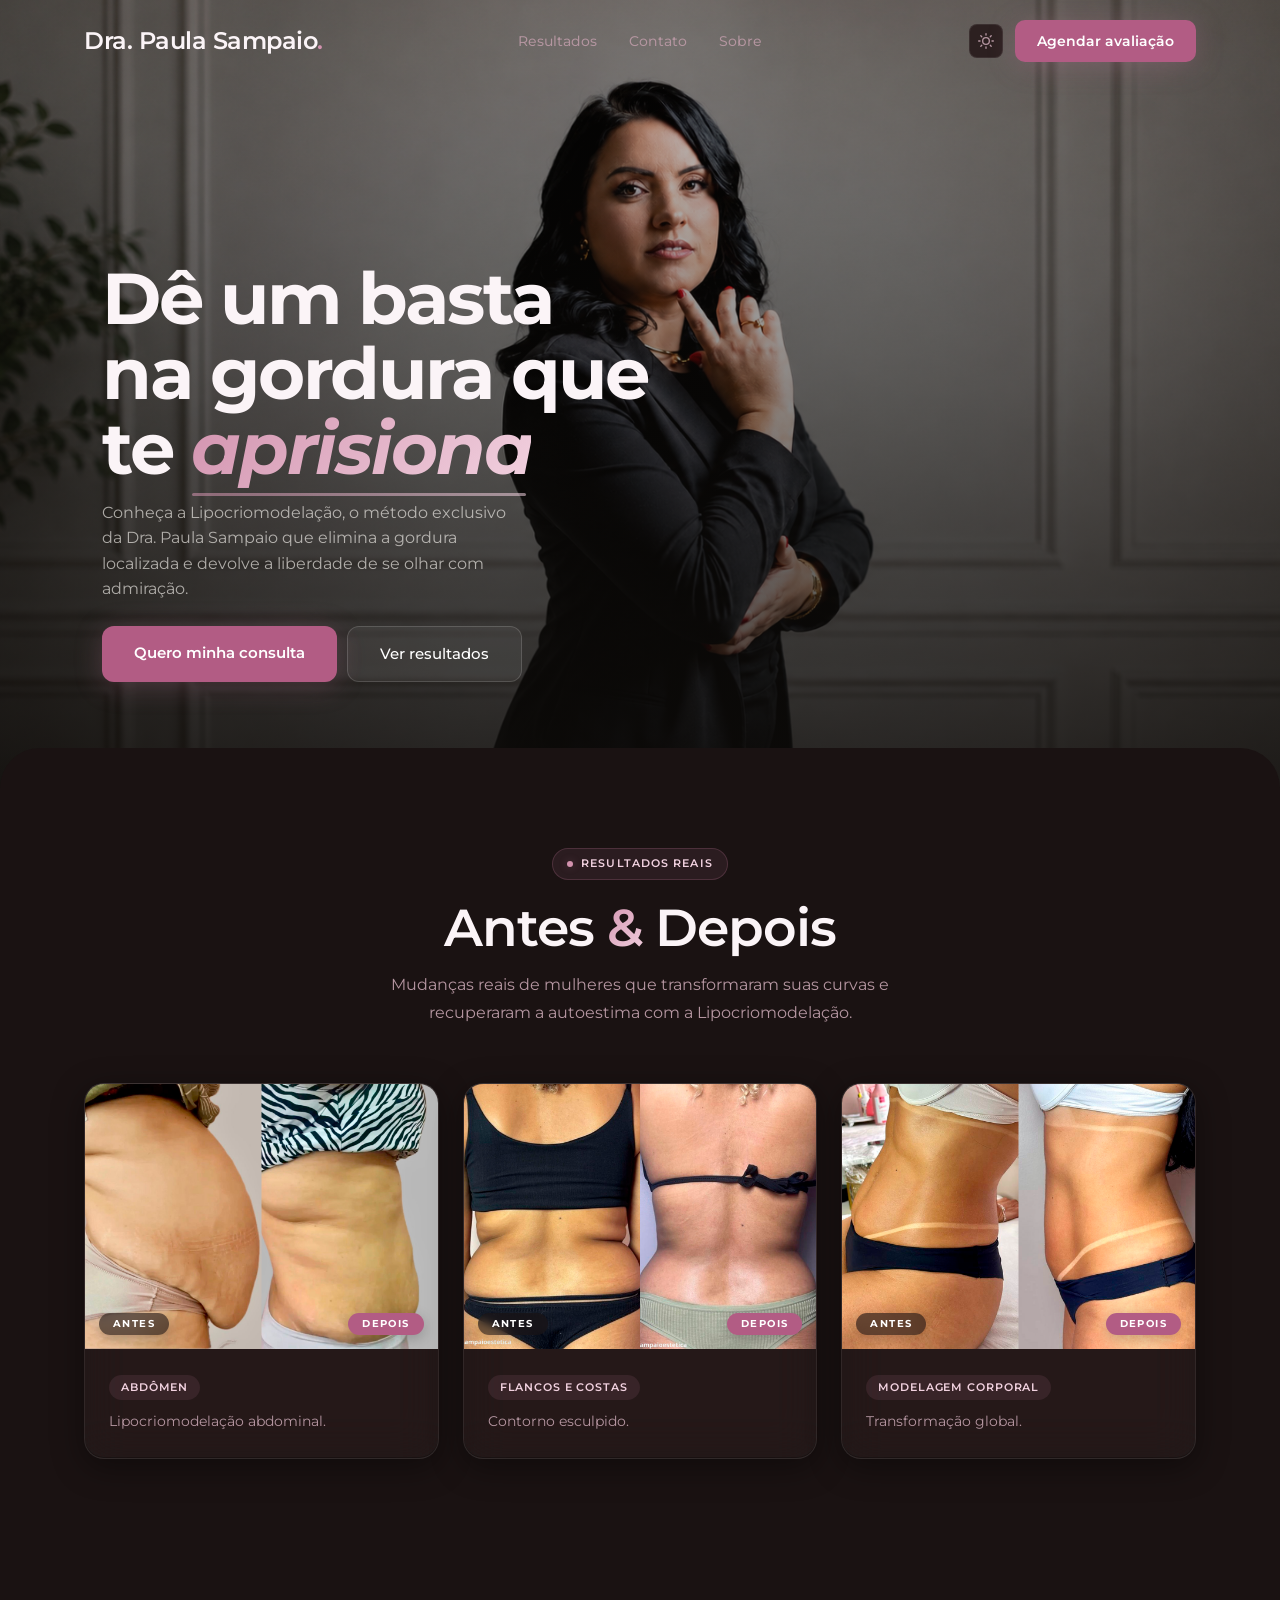
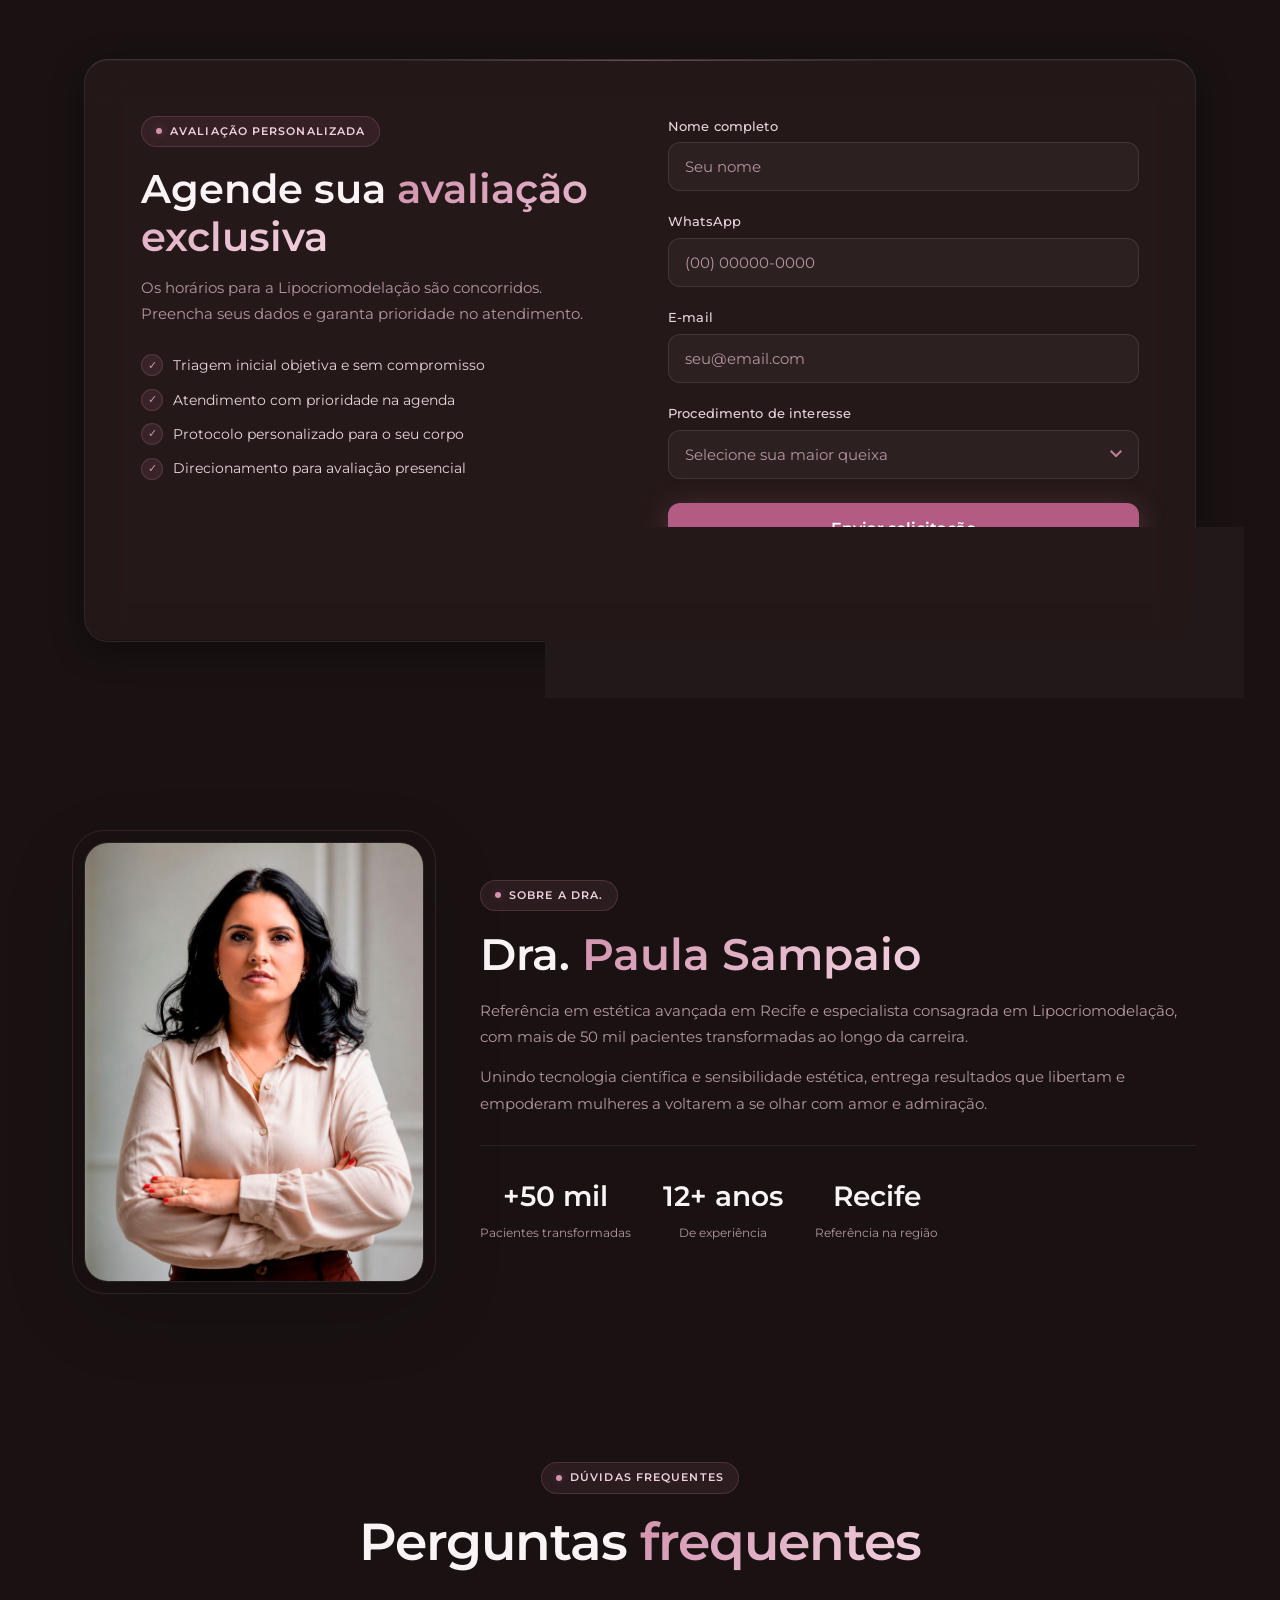
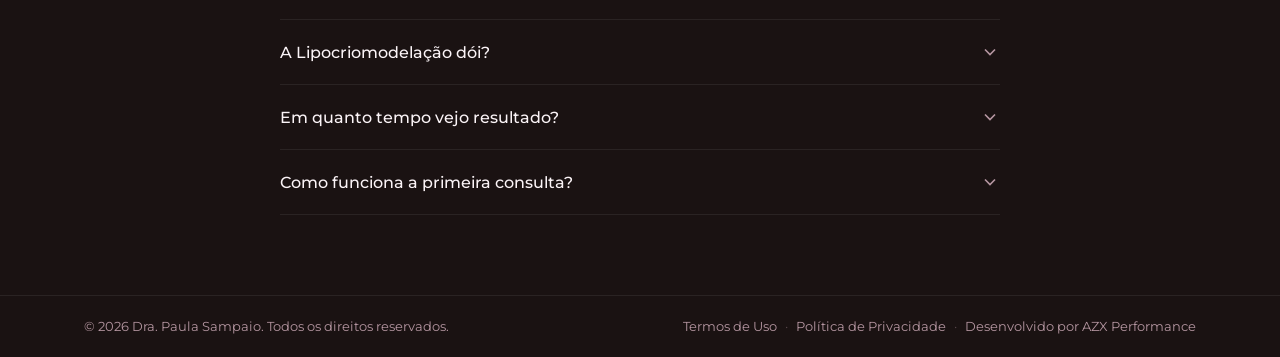
==== index.html @ b04f6d08 "Add files via upload" ====
<!DOCTYPE html>
<html lang="pt-BR" data-theme="dark">
<head>
  <!-- Google Tag Manager -->
  <script>(function(w,d,s,l,i){w[l]=w[l]||[];w[l].push({'gtm.start':
  new Date().getTime(),event:'gtm.js'});var f=d.getElementsByTagName(s)[0],
  j=d.createElement(s),dl=l!='dataLayer'?'&l='+l:'';j.async=true;j.src=
  'https://www.googletagmanager.com/gtm.js?id='+i+dl;f.parentNode.insertBefore(j,f);
  })(window,document,'script','dataLayer','GTM-KVJVVKHN');</script>
  <!-- End Google Tag Manager -->

  <meta charset="UTF-8" />
  <meta name="viewport" content="width=device-width, initial-scale=1.0" />
  <title>Dra. Paula Sampaio – Lipocriomodelação em Recife</title>
  <meta name="description" content="Elimine a gordura localizada com a Lipocriomodelação da Dra. Paula Sampaio. Referência em Recife. +50 mil pacientes transformadas." />

  <!-- Favicon SVG inline -->
  <link rel="icon" type="image/svg+xml" href="data:image/svg+xml,%3Csvg xmlns='http://www.w3.org/2000/svg' viewBox='0 0 64 64'%3E%3Cdefs%3E%3ClinearGradient id='g' x1='0' y1='0' x2='1' y2='1'%3E%3Cstop offset='0%25' stop-color='%23c27b9a'/%3E%3Cstop offset='100%25' stop-color='%23dca6c0'/%3E%3C/linearGradient%3E%3C/defs%3E%3Crect width='64' height='64' rx='14' fill='%231a1212'/%3E%3Ctext x='32' y='45' text-anchor='middle' font-family='Georgia,serif' font-size='36' font-weight='700' fill='url(%23g)'%3EP%3C/text%3E%3C/svg%3E" />

  <link rel="preconnect" href="https://fonts.googleapis.com" />
  <link rel="preconnect" href="https://fonts.gstatic.com" crossorigin />
  <link href="https://fonts.googleapis.com/css2?family=Montserrat:ital,wght@0,300;0,400;0,500;0,600;0,700;0,800;1,400;1,600&display=swap" rel="stylesheet" />
  <link rel="stylesheet" href="styles.css?v=3" />
</head>
<body>
<!-- Google Tag Manager (noscript) -->
<noscript><iframe src="https://www.googletagmanager.com/ns.html?id=GTM-KVJVVKHN"
height="0" width="0" style="display:none;visibility:hidden"></iframe></noscript>
<!-- End Google Tag Manager (noscript) -->

<!-- MOBILE MENU -->
<div class="mobile-menu" id="mobileMenu" aria-hidden="true">
  <ul class="mobile-nav-links">
    <li><a href="#resultados" class="mobile-link">Resultados</a></li>
    <!-- <li><a href="#videos" class="mobile-link">Vídeos</a></li> -->
    <li><a href="#contato" class="mobile-link">Contato</a></li>
    <li><a href="#sobre" class="mobile-link">Sobre</a></li>
  </ul>
  <a href="#contato" class="mobile-cta mobile-link">Agendar avaliação</a>
  <div class="mobile-theme-row">
    <span>Alternar tema</span>
    <button class="theme-toggle" id="themeToggleMobile" aria-label="Alternar tema">
      <svg class="icon-sun" xmlns="http://www.w3.org/2000/svg" viewBox="0 0 24 24" fill="none" stroke="currentColor" stroke-width="2" stroke-linecap="round" stroke-linejoin="round"><circle cx="12" cy="12" r="5"/><line x1="12" y1="1" x2="12" y2="3"/><line x1="12" y1="21" x2="12" y2="23"/><line x1="4.22" y1="4.22" x2="5.64" y2="5.64"/><line x1="18.36" y1="18.36" x2="19.78" y2="19.78"/><line x1="1" y1="12" x2="3" y2="12"/><line x1="21" y1="12" x2="23" y2="12"/><line x1="4.22" y1="19.78" x2="5.64" y2="18.36"/><line x1="18.36" y1="5.64" x2="19.78" y2="4.22"/></svg>
      <svg class="icon-moon" xmlns="http://www.w3.org/2000/svg" viewBox="0 0 24 24" fill="none" stroke="currentColor" stroke-width="2" stroke-linecap="round" stroke-linejoin="round"><path d="M21 12.79A9 9 0 1 1 11.21 3 7 7 0 0 0 21 12.79z"/></svg>
    </button>
  </div>
</div>

<!-- NAV -->
<nav id="nav">
  <div class="container nav-inner">
    <a href="#" class="logo">Dra. Paula Sampaio<span>.</span></a>
    <ul class="nav-links">
      <li><a href="#resultados">Resultados</a></li>
      <!-- <li><a href="#videos">Vídeos</a></li> -->
      <li><a href="#contato">Contato</a></li>
      <li><a href="#sobre">Sobre</a></li>
    </ul>
    <div class="nav-right">
      <button class="theme-toggle" id="themeToggle" aria-label="Alternar tema">
        <svg class="icon-sun" xmlns="http://www.w3.org/2000/svg" viewBox="0 0 24 24" fill="none" stroke="currentColor" stroke-width="2" stroke-linecap="round" stroke-linejoin="round"><circle cx="12" cy="12" r="5"/><line x1="12" y1="1" x2="12" y2="3"/><line x1="12" y1="21" x2="12" y2="23"/><line x1="4.22" y1="4.22" x2="5.64" y2="5.64"/><line x1="18.36" y1="18.36" x2="19.78" y2="19.78"/><line x1="1" y1="12" x2="3" y2="12"/><line x1="21" y1="12" x2="23" y2="12"/><line x1="4.22" y1="19.78" x2="5.64" y2="18.36"/><line x1="18.36" y1="5.64" x2="19.78" y2="4.22"/></svg>
        <svg class="icon-moon" xmlns="http://www.w3.org/2000/svg" viewBox="0 0 24 24" fill="none" stroke="currentColor" stroke-width="2" stroke-linecap="round" stroke-linejoin="round"><path d="M21 12.79A9 9 0 1 1 11.21 3 7 7 0 0 0 21 12.79z"/></svg>
      </button>
      <a href="#contato" class="nav-cta">Agendar avaliação</a>
      <button class="hamburger" id="hamburger" aria-label="Abrir menu">
        <span></span><span></span><span></span>
      </button>
    </div>
  </div>
</nav>

<!-- ═══════════════════════ HERO ═══════════════════════ -->
<section class="hero" id="hero">
  <div class="hero-bg-wrap" aria-hidden="true">
    <div class="hero-bg-img"></div>
    <div class="hero-overlay"></div>
  </div>
  <div class="hero-content fade-up d2">
    <h1>Dê um basta na gordura<br class="mobile-br"> que te <span class="gold-text">aprisiona</span></h1>
    <p class="hero-sub fade-up d3">
      Conheça a Lipocriomodelação, o método exclusivo da Dra. Paula Sampaio que elimina a gordura localizada e devolve a liberdade de se olhar com admiração.
    </p>
    <div class="hero-actions fade-up d4">
      <a href="#contato" class="btn-primary">Quero minha consulta</a>
      <a href="#resultados" class="btn-ghost">Ver resultados</a>
    </div>
  </div>
</section>

<!-- ═══════════════════════ BEFORE & AFTER ═══════════════════════ -->
<section class="results-section" id="resultados">
  <div class="container">
    <div class="section-label">
      <span class="badge"><span class="badge-dot"></span>Resultados reais</span>
    </div>
    <h2 class="section-title">Antes <span class="gold-text">&</span> Depois</h2>
    <p class="section-sub">Mudanças reais de mulheres que transformaram suas curvas e recuperaram a autoestima com a Lipocriomodelação.</p>

    <div class="ba-grid">
      <!-- Card 1 -->
      <div class="ba-card">
        <div class="ba-image-wrap">
          <img src="assets/before-after-1.png" alt="Resultado de Lipocriomodelação abdominal — antes e depois" loading="lazy" />
          <span class="ba-label ba-label-before">Antes</span>
          <span class="ba-label ba-label-after">Depois</span>
        </div>
        <div class="ba-info">
          <span class="ba-tag">Abdômen</span>
          <p>Lipocriomodelação abdominal.</p>
        </div>
      </div>
      <!-- Card 2 -->
      <div class="ba-card">
        <div class="ba-image-wrap">
          <img src="assets/before-after-2.png" alt="Resultado de Lipocriomodelação em flancos e costas — antes e depois" loading="lazy" />
          <span class="ba-label ba-label-before">Antes</span>
          <span class="ba-label ba-label-after">Depois</span>
        </div>
        <div class="ba-info">
          <span class="ba-tag">Flancos e Costas</span>
          <p>Contorno esculpido.</p>
        </div>
      </div>
      <!-- Card 3 -->
      <div class="ba-card">
        <div class="ba-image-wrap">
          <img src="assets/before-after-3.png" alt="Resultado de modelagem corporal — antes e depois" loading="lazy" />
          <span class="ba-label ba-label-before">Antes</span>
          <span class="ba-label ba-label-after">Depois</span>
        </div>
        <div class="ba-info">
          <span class="ba-tag">Modelagem Corporal</span>
          <p>Transformação global.</p>
        </div>
      </div>
    </div>
  </div>
</section>

<!-- ═══════════════════════ VIDEO RESULTS ═══════════════════════ -->
<!-- ═══ SEÇÃO DE VÍDEOS — comentada até a Dra. Paula ter os vídeos. Reativar removendo este comentário. ═══
<section class="videos-section" id="videos">
  <div class="container">
    <div class="section-label">
      <span class="badge"><span class="badge-dot"></span>Em vídeo</span>
    </div>
    <h2 class="section-title">Resultados em <span class="gold-text">movimento</span></h2>
    <p class="section-sub">Acompanhe os resultados dos procedimentos mais procurados em vídeo, com técnica, naturalidade e elegância.</p>

    <div class="videos-grid">
      <div class="video-card">
        <div class="video-placeholder">
          <div class="play-btn" aria-label="Reproduzir vídeo">
            <svg viewBox="0 0 24 24" fill="currentColor"><path d="M8 5v14l11-7z"/></svg>
          </div>
          <span class="video-duration">2:34</span>
        </div>
        <div class="video-info">
          <h3>Bioestimuladores de Colágeno</h3>
          <p>Rejuvenescimento facial progressivo com estímulo natural da produção de colágeno e resultados sutis.</p>
        </div>
      </div>
      <div class="video-card">
        <div class="video-placeholder">
          <div class="play-btn" aria-label="Reproduzir vídeo">
            <svg viewBox="0 0 24 24" fill="currentColor"><path d="M8 5v14l11-7z"/></svg>
          </div>
          <span class="video-duration">3:12</span>
        </div>
        <div class="video-info">
          <h3>Skinbooster + Microagulhamento</h3>
          <p>Hidratação profunda e renovação da textura da pele com resultados naturais e duradouros.</p>
        </div>
      </div>
      <div class="video-card">
        <div class="video-placeholder">
          <div class="play-btn" aria-label="Reproduzir vídeo">
            <svg viewBox="0 0 24 24" fill="currentColor"><path d="M8 5v14l11-7z"/></svg>
          </div>
          <span class="video-duration">1:48</span>
        </div>
        <div class="video-info">
          <h3>Toxina Botulínica</h3>
          <p>Suavização de linhas de expressão com aplicação precisa e resultado discreto e elegante.</p>
        </div>
      </div>
    </div>
  </div>
</section>
═══ FIM SEÇÃO DE VÍDEOS ═══ -->

<!-- ═══════════════════════ CONTACT FORM ═══════════════════════ -->
<section class="contact-section" id="contato">
  <div class="container">
    <div class="contact-inner">
      <div class="contact-text">
        <div class="section-label" style="text-align:left;">
          <span class="badge"><span class="badge-dot"></span>Avaliação personalizada</span>
        </div>
        <h2 class="contact-title">Agende sua <span class="gold-text">avaliação exclusiva</span></h2>
        <p class="contact-desc">Os horários para a Lipocriomodelação são concorridos. Preencha seus dados e garanta prioridade no atendimento.</p>
        <div class="contact-perks">
          <div class="perk"><span class="perk-icon">✓</span> Triagem inicial objetiva e sem compromisso</div>
          <div class="perk"><span class="perk-icon">✓</span> Atendimento com prioridade na agenda</div>
          <div class="perk"><span class="perk-icon">✓</span> Protocolo personalizado para o seu corpo</div>
          <div class="perk"><span class="perk-icon">✓</span> Direcionamento para avaliação presencial</div>
        </div>
      </div>
      <form class="contact-form" id="contactForm" novalidate>
        <div class="form-group">
          <label for="form-name">Nome completo</label>
          <input type="text" id="form-name" name="nome" placeholder="Seu nome" required />
        </div>
        <div class="form-group">
          <label for="form-whatsapp">WhatsApp</label>
          <input type="tel" id="form-whatsapp" name="whatsapp" placeholder="(00) 00000-0000" required />
        </div>
        <div class="form-group">
          <label for="form-email">E-mail</label>
          <input type="email" id="form-email" name="email" placeholder="seu@email.com" required />
        </div>
        <div class="form-group">
          <label for="form-procedure">Procedimento de interesse</label>
          <select id="form-procedure" name="procedimento" required>
            <option value="" disabled selected>Selecione sua maior queixa</option>
            <option value="abdomen">Gordura no abdômen</option>
            <option value="flacidez">Flacidez</option>
            <option value="flancos">Gordura nos flancos e costas</option>
            <option value="outro">Outros</option>
          </select>
        </div>
        <button type="submit" class="btn-primary btn-submit">Enviar solicitação</button>
        <p class="form-disclaimer">Ao enviar, você concorda com nossa <a href="#" id="openPrivacyFromForm">Política de Privacidade</a>.</p>
      </form>
    </div>
  </div>
</section>

<!-- ═══════════════════════ ABOUT THE DOCTOR ═══════════════════════ -->
<section class="about-section" id="sobre">
  <div class="container">
    <div class="about-inner">
      <div class="about-photo">
        <img src="assets/doctor.png" alt="Dra. Paula Sampaio — Especialista em Lipocriomodelação" loading="lazy" />
        <div class="about-photo-accent" aria-hidden="true"></div>
      </div>
      <div class="about-text">
        <div class="section-label" style="text-align:left;">
          <span class="badge"><span class="badge-dot"></span>Sobre a Dra.</span>
        </div>
        <h2 class="about-title">Dra. <span class="gold-text">Paula Sampaio</span></h2>
        <p>Referência em estética avançada em Recife e especialista consagrada em Lipocriomodelação, com mais de 50 mil pacientes transformadas ao longo da carreira.</p>
        <p>Unindo tecnologia científica e sensibilidade estética, entrega resultados que libertam e empoderam mulheres a voltarem a se olhar com amor e admiração.</p>
        <div class="about-credentials">
          <div class="credential">
            <span class="credential-num">+50 mil</span>
            <span class="credential-label">Pacientes transformadas</span>
          </div>
          <div class="credential">
            <span class="credential-num">12+ anos</span>
            <span class="credential-label">De experiência</span>
          </div>
          <div class="credential">
            <span class="credential-num">Recife</span>
            <span class="credential-label">Referência na região</span>
          </div>
        </div>
      </div>
    </div>
  </div>
</section>

<!-- ═══════════════════════ FAQ ═══════════════════════ -->
<section class="faq-section" id="faq">
  <div class="container">
    <div class="section-label">
      <span class="badge"><span class="badge-dot"></span>Dúvidas frequentes</span>
    </div>
    <h2 class="section-title">Perguntas <span class="gold-text">frequentes</span></h2>
    <div class="faq-list">
      <div class="faq-item">
        <button class="faq-question" aria-expanded="false">
          A Lipocriomodelação dói?
          <svg class="faq-icon" viewBox="0 0 24 24" fill="none" stroke="currentColor" stroke-width="2"><path d="M6 9l6 6 6-6"/></svg>
        </button>
        <div class="faq-answer">
          <p>Não. É um procedimento não invasivo e confortável. A maioria das pacientes relata apenas uma sensação de frio nos primeiros minutos de aplicação.</p>
        </div>
      </div>
      <div class="faq-item">
        <button class="faq-question" aria-expanded="false">
          Em quanto tempo vejo resultado?
          <svg class="faq-icon" viewBox="0 0 24 24" fill="none" stroke="currentColor" stroke-width="2"><path d="M6 9l6 6 6-6"/></svg>
        </button>
        <div class="faq-answer">
          <p>Os primeiros resultados costumam aparecer em poucas semanas e o efeito completo se revela ao longo dos meses seguintes, conforme o corpo elimina a gordura tratada.</p>
        </div>
      </div>
      <div class="faq-item">
        <button class="faq-question" aria-expanded="false">
          Como funciona a primeira consulta?
          <svg class="faq-icon" viewBox="0 0 24 24" fill="none" stroke="currentColor" stroke-width="2"><path d="M6 9l6 6 6-6"/></svg>
        </button>
        <div class="faq-answer">
          <p>Na avaliação, a Dra. Paula analisa suas áreas de incômodo, entende seus objetivos e monta um protocolo personalizado, explicando cada etapa com clareza.</p>
        </div>
      </div>
    </div>
  </div>
</section>

<!-- ═══════════════════════ FOOTER ═══════════════════════ -->
<footer>
  <div class="container footer-inner">
    <p class="footer-copy">© 2026 Dra. Paula Sampaio. Todos os direitos reservados.</p>
    <div class="footer-right">
      <a href="#" id="openTerms" class="footer-link">Termos de Uso</a>
      <span class="footer-sep">·</span>
      <a href="#" id="openPrivacy" class="footer-link">Política de Privacidade</a>
      <span class="footer-sep">·</span>
      <span class="footer-dev">Desenvolvido por <a href="https://azxperformance.com.br/clinica" target="_blank" rel="noopener noreferrer" class="footer-link azx-link">AZX Performance</a></span>
    </div>
  </div>
</footer>

<!-- ═══════════════════════ TERMS MODAL ═══════════════════════ -->
<div class="modal-overlay" id="termsModal" aria-hidden="true">
  <div class="modal-content" role="dialog" aria-labelledby="termsTitle">
    <button class="modal-close" aria-label="Fechar">&times;</button>
    <h2 id="termsTitle">Termos de Uso</h2>
    <div class="modal-body">
      <p><strong>1. Aceitação dos Termos</strong></p>
      <p>Ao acessar e utilizar este site, você concorda com os presentes Termos de Uso. Caso não concorde com qualquer disposição, solicitamos que interrompa o uso imediatamente.</p>

      <p><strong>2. Finalidade do Site</strong></p>
      <p>Este site tem caráter exclusivamente informativo sobre os procedimentos estéticos oferecidos pela Dra. Paula Sampaio. As informações aqui contidas não substituem consulta médica presencial.</p>

      <p><strong>3. Propriedade Intelectual</strong></p>
      <p>Todo o conteúdo do site, incluindo textos, imagens, vídeos, logotipos e elementos gráficos, é protegido por direitos autorais e não pode ser reproduzido sem autorização prévia por escrito.</p>

      <p><strong>4. Responsabilidade</strong></p>
      <p>A Dra. Paula Sampaio se reserva o direito de alterar, atualizar ou remover conteúdos do site sem aviso prévio. Não nos responsabilizamos por decisões tomadas com base exclusivamente nas informações do site.</p>

      <p><strong>5. Agendamentos</strong></p>
      <p>Os agendamentos realizados por meio do formulário de contato estão sujeitos à confirmação pela equipe da clínica. O envio do formulário não garante a reserva de horário.</p>

      <p><strong>6. Alterações</strong></p>
      <p>Estes termos podem ser atualizados a qualquer momento. Recomendamos a consulta periódica desta página.</p>

      <p><strong>7. Lei Aplicável</strong></p>
      <p>Estes Termos de Uso são regidos pelas leis da República Federativa do Brasil, em especial a Lei Geral de Proteção de Dados (LGPD — Lei nº 13.709/2018) e o Código de Defesa do Consumidor.</p>
    </div>
  </div>
</div>

<!-- ═══════════════════════ PRIVACY MODAL ═══════════════════════ -->
<div class="modal-overlay" id="privacyModal" aria-hidden="true">
  <div class="modal-content" role="dialog" aria-labelledby="privacyTitle">
    <button class="modal-close" aria-label="Fechar">&times;</button>
    <h2 id="privacyTitle">Política de Privacidade</h2>
    <div class="modal-body">
      <p><strong>1. Introdução</strong></p>
      <p>A Dra. Paula Sampaio está comprometida com a proteção dos seus dados pessoais, em conformidade com a Lei Geral de Proteção de Dados Pessoais (LGPD — Lei nº 13.709/2018). Esta Política descreve como coletamos, utilizamos, armazenamos e protegemos suas informações.</p>

      <p><strong>2. Dados Coletados</strong></p>
      <p>Coletamos os seguintes dados pessoais por meio do formulário de contato: nome completo, número de WhatsApp, endereço de e-mail e procedimento de interesse. Esses dados são fornecidos voluntariamente pelo titular.</p>

      <p><strong>3. Finalidade do Tratamento</strong></p>
      <p>Os dados coletados são utilizados exclusivamente para: (a) entrar em contato para agendamento de avaliação; (b) envio de informações sobre procedimentos solicitados; (c) comunicação relacionada aos serviços da clínica.</p>

      <p><strong>4. Base Legal</strong></p>
      <p>O tratamento dos dados pessoais se dá com base no consentimento do titular (Art. 7º, I, da LGPD), fornecido no momento do envio do formulário.</p>

      <p><strong>5. Compartilhamento de Dados</strong></p>
      <p>Seus dados pessoais não serão compartilhados com terceiros, exceto quando necessário para o cumprimento de obrigações legais ou mediante seu consentimento expresso.</p>

      <p><strong>6. Armazenamento e Segurança</strong></p>
      <p>Os dados são armazenados em ambiente seguro, com medidas técnicas e administrativas adequadas para proteger contra acesso não autorizado, destruição, perda ou alteração.</p>

      <p><strong>7. Direitos do Titular</strong></p>
      <p>Conforme a LGPD, você tem direito a: (a) confirmar a existência de tratamento; (b) acessar seus dados; (c) corrigir dados incompletos ou desatualizados; (d) solicitar a anonimização, bloqueio ou eliminação de dados desnecessários; (e) revogar o consentimento a qualquer momento.</p>

      <p><strong>8. Contato</strong></p>
      <p>Para exercer seus direitos ou esclarecer dúvidas sobre o tratamento de dados, entre em contato pelo WhatsApp disponível neste site.</p>

      <p><strong>9. Alterações</strong></p>
      <p>Esta Política pode ser atualizada a qualquer momento. A versão vigente estará sempre disponível nesta página.</p>
    </div>
  </div>
</div>

<!-- ═══════════════════════ SCRIPTS ═══════════════════════ -->
<script>
  // ── CLEAN URL ──
  // Protegido: history.replaceState lança SecurityError quando o site é
  // aberto via file:// (duplo-clique). O try/catch evita que isso derrube
  // o restante do script (tema, menu, modais, formulário).
  try {
    if (location.protocol !== 'file:' && location.pathname.endsWith('/index.html')) {
      history.replaceState(null, '', location.pathname.replace('/index.html', '/') + location.search + location.hash);
    }
  } catch (e) { /* ignora em file:// */ }

  // ── THEME ──
  const html = document.documentElement;
  const saved = localStorage.getItem('paula-theme') || 'dark';
  html.setAttribute('data-theme', saved);

  function toggleTheme() {
    const current = html.getAttribute('data-theme');
    const next = current === 'dark' ? 'light' : 'dark';
    html.setAttribute('data-theme', next);
    localStorage.setItem('paula-theme', next);
  }

  document.getElementById('themeToggle').addEventListener('click', toggleTheme);
  document.getElementById('themeToggleMobile').addEventListener('click', toggleTheme);

  // ── NAV SCROLL ──
  const nav = document.getElementById('nav');
  window.addEventListener('scroll', () => {
    nav.classList.toggle('scrolled', window.scrollY > 20);
  }, { passive: true });

  // ── HAMBURGER ──
  const hamburger = document.getElementById('hamburger');
  const mobileMenu = document.getElementById('mobileMenu');

  function openMenu() {
    hamburger.classList.add('open');
    mobileMenu.classList.add('open');
    mobileMenu.setAttribute('aria-hidden', 'false');
    document.body.style.overflow = 'hidden';
  }
  function closeMenu() {
    hamburger.classList.remove('open');
    mobileMenu.classList.remove('open');
    mobileMenu.setAttribute('aria-hidden', 'true');
    document.body.style.overflow = '';
  }

  hamburger.addEventListener('click', () => {
    mobileMenu.classList.contains('open') ? closeMenu() : openMenu();
  });

  document.querySelectorAll('.mobile-link').forEach(link => {
    link.addEventListener('click', closeMenu);
  });

  // ── SCROLL ANIMATIONS ──
  const observer = new IntersectionObserver((entries) => {
    entries.forEach(entry => {
      if (entry.isIntersecting) {
        entry.target.classList.add('is-visible');
      }
    });
  }, { threshold: 0.08 });

  document.querySelectorAll('.ba-card, .video-card, .contact-inner, .about-inner').forEach(el => {
    el.classList.add('animate-on-scroll');
    observer.observe(el);
  });

  // ── WHATSAPP MASK ──
  const whatsInput = document.getElementById('form-whatsapp');
  whatsInput.addEventListener('input', function(e) {
    let v = e.target.value.replace(/\D/g, '');
    if (v.length > 11) v = v.slice(0, 11);
    if (v.length > 7) v = `(${v.slice(0,2)}) ${v.slice(2,7)}-${v.slice(7)}`;
    else if (v.length > 2) v = `(${v.slice(0,2)}) ${v.slice(2)}`;
    else if (v.length > 0) v = `(${v}`;
    e.target.value = v;
  });

  // ── FORM VALIDATION ──
  const fields = {
    nome:         document.getElementById('form-name'),
    whatsapp:     document.getElementById('form-whatsapp'),
    email:        document.getElementById('form-email'),
    procedimento: document.getElementById('form-procedure')
  };

  function setError(el, hasError) {
    el.style.borderColor = hasError ? '#c0392b' : '';
    el.style.boxShadow   = hasError ? '0 0 0 3px rgba(192,57,43,0.18)' : '';
  }

  Object.values(fields).forEach(el => {
    el.addEventListener('input',  () => setError(el, false));
    el.addEventListener('change', () => setError(el, false));
  });

  function validateForm() {
    let valid = true;
    const { nome, whatsapp, email, procedimento } = fields;
    if (!nome.value.trim())        { setError(nome, true);         valid = false; }
    if (!whatsapp.value.trim())    { setError(whatsapp, true);     valid = false; }
    if (!email.value.trim() || !/^[^\s@]+@[^\s@]+\.[^\s@]+$/.test(email.value.trim()))
                                   { setError(email, true);        valid = false; }
    if (!procedimento.value)       { setError(procedimento, true); valid = false; }
    return valid;
  }

  // ── FORM SUBMIT ──
  document.getElementById('contactForm').addEventListener('submit', async function(e) {
    e.preventDefault();
    if (!validateForm()) return;
    const btn = this.querySelector('.btn-submit');
    const originalText = btn.textContent;

    btn.textContent = 'Enviando…';
    btn.disabled = true;

    const agora = new Date();
    const pad = n => String(n).padStart(2, '0');
    const meses = ['jan','fev','mar','abr','mai','jun','jul','ago','set','out','nov','dez'];
    const payload = {
      nome:        this.nome.value.trim(),
      telefone:    this.whatsapp.value.trim(),
      email:       this.email.value.trim(),
      procedimento: this.procedimento.value,
      origem:      window.location.href,
      data:        `${pad(agora.getDate())} ${meses[agora.getMonth()]}. ${agora.getFullYear()}`,
      hora:        `${pad(agora.getHours())}h${pad(agora.getMinutes())}`
    };

    try {
      const res = await fetch('https://hook.us2.make.com/cjxjnd5wr41srcaf3bjtu8smsohiwym8', {
        method: 'POST',
        headers: { 'Content-Type': 'application/json' },
        body: JSON.stringify(payload)
      });

      if (!res.ok) throw new Error('status ' + res.status);

      window.location.href = 'obrigado.html';
    } catch (err) {
      btn.textContent = 'Erro ao enviar. Tente novamente.';
      btn.style.background = '#c0392b';
      btn.disabled = false;
      setTimeout(() => {
        btn.textContent = originalText;
        btn.style.background = '';
      }, 4000);
    }
  });

  // ── MODALS ──
  function openModal(id) {
    const m = document.getElementById(id);
    m.classList.add('open');
    m.setAttribute('aria-hidden', 'false');
    document.body.style.overflow = 'hidden';
  }
  function closeModal(id) {
    const m = document.getElementById(id);
    m.classList.remove('open');
    m.setAttribute('aria-hidden', 'true');
    document.body.style.overflow = '';
  }

  document.getElementById('openTerms').addEventListener('click', e => { e.preventDefault(); openModal('termsModal'); });
  document.getElementById('openPrivacy').addEventListener('click', e => { e.preventDefault(); openModal('privacyModal'); });
  document.getElementById('openPrivacyFromForm').addEventListener('click', e => { e.preventDefault(); openModal('privacyModal'); });

  document.querySelectorAll('.modal-close').forEach(btn => {
    btn.addEventListener('click', () => {
      closeModal(btn.closest('.modal-overlay').id);
    });
  });

  document.querySelectorAll('.modal-overlay').forEach(overlay => {
    overlay.addEventListener('click', e => {
      if (e.target === overlay) closeModal(overlay.id);
    });
  });

  // ── FAQ ACCORDION ──
  document.querySelectorAll('.faq-question').forEach(btn => {
    btn.addEventListener('click', () => {
      const item = btn.closest('.faq-item');
      const isOpen = btn.getAttribute('aria-expanded') === 'true';
      // close all
      document.querySelectorAll('.faq-item').forEach(i => {
        i.classList.remove('open');
        i.querySelector('.faq-question').setAttribute('aria-expanded', 'false');
      });
      // open clicked if it was closed
      if (!isOpen) {
        item.classList.add('open');
        btn.setAttribute('aria-expanded', 'true');
      }
    });
  });

  document.addEventListener('keydown', e => {
    if (e.key === 'Escape') {
      document.querySelectorAll('.modal-overlay.open').forEach(m => closeModal(m.id));
    }
  });
</script>

</body>
</html>
---- styles.css ----
/* =============================================
   Dra. Paula Sampaio – Lipocriomodelação Recife
   Premium Aesthetic Clinic Stylesheet
   ============================================= */

/* ── RESET ── */
*, *::before, *::after {
  box-sizing: border-box;
  margin: 0;
  padding: 0;
}

/* ── DARK MODE (default) ── */
:root {
  --bg:               #1a1212;
  --surface:          #211616;
  --card:             #2c2020;
  --border:           rgba(255,255,255,0.07);
  --gold:             #d292ae;
  --gold-light:       #f2d2e0;
  --gold-glow:        rgba(194,123,154,0.30);
  --accent:           #d292ae;
  --btn:              #b25c84;
  --btn-hover:        #9f5074;
  --text:             #e6d7dc;
  --muted:            #b596a1;
  --heading:          #fbf4f7;
  --nav-bg:           rgba(26,18,18,0.72);
  --nav-bg-scrolled:  rgba(26,18,18,0.93);
  --nav-border:       rgba(194,123,154,0.10);
  --nav-border-scroll:rgba(194,123,154,0.16);

  --glass-bg:         rgba(255,255,255,0.03);
  --glass-border:     rgba(255,255,255,0.07);
  --glass-border-t:   rgba(255,255,255,0.12);
  --glass-shadow:     0 1px 0 rgba(255,255,255,0.04) inset,
                      0 -1px 0 rgba(0,0,0,0.25) inset,
                      0 8px 32px rgba(0,0,0,0.40);

  --input-bg:         rgba(255,255,255,0.04);
  --input-border:     rgba(255,255,255,0.10);
  --input-focus:      rgba(194,123,154,0.42);

  --shadow-btn:       0 4px 28px rgba(194,123,154,0.26);
  --shadow-btn-hover: 0 8px 48px rgba(194,123,154,0.42);

  --scrollbar-thumb:  #4a3540;
  --modal-bg:         rgba(0,0,0,0.75);
}

/* ── LIGHT MODE ── */
:root[data-theme="light"] {
  --bg:               #faf6f1;
  --surface:          #f1eae1;
  --card:             #ffffff;
  --border:           rgba(194,123,154,0.14);
  --gold:             #a8456e;
  --gold-light:       #c27b9a;
  --gold-glow:        rgba(168,69,110,0.22);
  --accent:           #a8456e;
  --btn:              #b25c84;
  --btn-hover:        #9f5074;
  --text:             #4a3d3d;
  --muted:            #6f5c5c;
  --heading:          #1a1212;
  --nav-bg:           rgba(250,246,241,0.55);
  --nav-bg-scrolled:  rgba(250,246,241,0.92);
  --nav-border:       rgba(194,123,154,0.08);
  --nav-border-scroll:rgba(194,123,154,0.18);

  --glass-bg:         rgba(255,255,255,0.55);
  --glass-border:     rgba(194,123,154,0.10);
  --glass-border-t:   rgba(255,255,255,0.85);
  --glass-shadow:     0 1px 0 rgba(255,255,255,0.85) inset,
                      0 -1px 0 rgba(0,0,0,0.03) inset,
                      0 8px 32px rgba(194,123,154,0.10);

  --input-bg:         rgba(194,123,154,0.05);
  --input-border:     rgba(194,123,154,0.16);
  --input-focus:      rgba(194,123,154,0.25);

  --shadow-btn:       0 4px 24px rgba(194,123,154,0.28);
  --shadow-btn-hover: 0 8px 40px rgba(194,123,154,0.40);

  --scrollbar-thumb:  #e5cad7;
  --modal-bg:         rgba(0,0,0,0.45);
}

/* ── BASE ── */
html { scroll-behavior: smooth; overflow-x: hidden; }

body {
  background: var(--bg);
  color: var(--text);
  font-family: 'Montserrat', sans-serif;
  font-size: 16px;
  line-height: 1.6;
  -webkit-font-smoothing: antialiased;
  transition: background .35s, color .35s;
  overflow-x: hidden;
}

/* ── SCROLLBAR ── */
::-webkit-scrollbar { width: 5px; height: 5px; }
::-webkit-scrollbar-button { display: none; width: 0; height: 0; }
::-webkit-scrollbar-track { background: var(--bg); }
::-webkit-scrollbar-thumb { background: var(--scrollbar-thumb); border-radius: 3px; }

/* ── UTILITIES ── */
.container { max-width: 1160px; margin: 0 auto; padding: 0 24px; }

.badge {
  display: inline-flex; align-items: center; gap: 8px;
  background: rgba(194,123,154,0.10); border: 1px solid rgba(194,123,154,0.22);
  color: var(--gold-light); font-size: 11px; font-weight: 600;
  letter-spacing: .10em; text-transform: uppercase;
  padding: 6px 14px; border-radius: 100px;
}
:root[data-theme="light"] .badge { color: var(--gold); background: rgba(194,123,154,0.08); border-color: rgba(194,123,154,0.18); }

.badge-dot {
  width: 6px; height: 6px; border-radius: 50%;
  background: var(--gold); box-shadow: 0 0 8px var(--gold-glow);
  animation: pulse-dot 2.4s ease-in-out infinite;
}

@keyframes pulse-dot {
  0%, 100% { box-shadow: 0 0 6px var(--gold-glow); opacity: 1; }
  50%      { box-shadow: 0 0 16px var(--gold-glow), 0 0 28px rgba(194,123,154,0.28); opacity: .75; }
}

.gold-text {
  background: linear-gradient(135deg, var(--gold) 0%, var(--gold-light) 100%);
  -webkit-background-clip: text; -webkit-text-fill-color: transparent; background-clip: text;
}

.mobile-br { display: none; }

.section-label { text-align: center; margin-bottom: 18px; }

.section-title {
  text-align: center;
  font-family: 'Montserrat', sans-serif;
  font-size: clamp(30px, 5vw, 52px);
  font-weight: 600; letter-spacing: -.02em;
  color: var(--heading); line-height: 1.15;
}

.section-sub {
  text-align: center; color: var(--muted);
  font-size: 16px; line-height: 1.75;
  margin-top: 14px; max-width: 520px;
  margin-left: auto; margin-right: auto;
}

/* ── NAV ── */
nav {
  position: fixed; top: 0; left: 0; right: 0; z-index: 200;
  padding: 20px 0;
  background: transparent;
  border-bottom: 1px solid transparent;
  backdrop-filter: none;
  -webkit-backdrop-filter: none;
  transition: background .35s, border-color .35s, box-shadow .35s, padding .25s, backdrop-filter .35s;
}
nav.scrolled {
  background: var(--nav-bg-scrolled);
  border-color: var(--nav-border-scroll);
  box-shadow: 0 4px 24px rgba(0,0,0,0.15);
  backdrop-filter: blur(24px) saturate(160%);
  -webkit-backdrop-filter: blur(24px) saturate(160%);
  padding: 10px 0;
}

.nav-inner {
  display: grid;
  grid-template-columns: 1fr auto 1fr;
  align-items: center; gap: 16px;
}

.logo {
  font-family: 'Montserrat', sans-serif;
  font-size: 24px; font-weight: 600; letter-spacing: -.02em;
  color: var(--heading); text-decoration: none;
}
.logo span { color: var(--gold); }

.nav-links {
  display: flex; align-items: center; gap: 32px;
  list-style: none; justify-content: center;
  opacity: 1; visibility: visible;
  transition: opacity .35s ease, visibility .35s ease;
}
.nav-links a {
  color: var(--muted); text-decoration: none;
  font-size: 14px; font-weight: 450;
  transition: color .2s; position: relative;
}
.nav-links a::after {
  content: ''; position: absolute;
  bottom: -4px; left: 0; right: 0; height: 1px;
  background: var(--gold); transform: scaleX(0);
  transition: transform .22s;
}
.nav-links a:hover { color: var(--heading); }
.nav-links a:hover::after { transform: scaleX(1); }

.nav-right { display: flex; align-items: center; gap: 12px; justify-content: flex-end; }

.nav-cta {
  background: var(--btn); color: #fff; border: none; border-radius: 10px;
  padding: 10px 22px; font-size: 14px; font-weight: 600; cursor: pointer;
  text-decoration: none; transition: opacity .2s, transform .15s, box-shadow .2s;
  box-shadow: var(--shadow-btn);
}
.nav-cta:hover { background: var(--btn-hover); transform: translateY(-1px); box-shadow: var(--shadow-btn-hover); }

/* ── THEME TOGGLE ── */
.theme-toggle {
  background: var(--card); border: 1px solid var(--border);
  border-radius: 8px; padding: 8px; cursor: pointer;
  display: flex; align-items: center; justify-content: center;
  color: var(--muted); transition: color .2s, border-color .2s;
}
.theme-toggle:hover { color: var(--heading); border-color: rgba(194,123,154,0.40); }
.theme-toggle svg { width: 16px; height: 16px; display: block; }
[data-theme="dark"] .icon-moon { display: none; }
[data-theme="light"] .icon-sun { display: none; }

/* ── HAMBURGER ── */
.hamburger {
  display: none; background: transparent; border: none; cursor: pointer;
  flex-direction: column; justify-content: center; gap: 5px;
  padding: 6px; border-radius: 8px;
}
.hamburger span {
  width: 22px; height: 2px; background: var(--heading);
  border-radius: 2px; display: block;
  transition: transform .25s ease, opacity .2s ease;
}
.hamburger.open span:nth-child(1) { transform: translateY(7px) rotate(45deg); }
.hamburger.open span:nth-child(2) { opacity: 0; transform: scaleX(0); }
.hamburger.open span:nth-child(3) { transform: translateY(-7px) rotate(-45deg); }

@media (max-width: 600px) {
  .nav-inner {
    grid-template-columns: 1fr auto;
    gap: 0;
  }
  .nav-links { display: none; }
  .nav-right {
    display: flex; align-items: center; gap: 8px;
  }
  .nav-cta { display: none; }
  .hamburger { display: flex; }
  .theme-toggle { padding: 7px; }
}

/* ── MOBILE MENU ── */
.mobile-menu {
  position: fixed; inset: 0; z-index: 150;
  background: var(--bg);
  padding: 90px 32px 48px;
  display: flex; flex-direction: column;
  transform: translateX(100%);
  transition: transform .32s cubic-bezier(.4,0,.2,1);
  overflow-y: auto;
}
.mobile-menu.open { transform: translateX(0); }
.mobile-nav-links { list-style: none; display: flex; flex-direction: column; gap: 0; flex: 1; }
.mobile-nav-links li a {
  display: block; padding: 18px 0;
  font-size: 28px; font-weight: 700; letter-spacing: -.03em;
  color: var(--heading); text-decoration: none;
  border-bottom: 1px solid var(--border); transition: color .2s;
}
.mobile-nav-links li a:hover { color: var(--gold); }
.mobile-cta {
  margin-top: 40px; background: var(--btn); color: #fff;
  text-align: center; border-radius: 14px; padding: 18px;
  font-size: 16px; font-weight: 700; text-decoration: none;
  display: block; box-shadow: var(--shadow-btn);
}
.mobile-theme-row {
  display: flex; align-items: center; justify-content: space-between;
  margin-top: 24px; padding-top: 24px; border-top: 1px solid var(--border);
  font-size: 14px; color: var(--muted);
}

/* ══════════════════════════════════════════════
   HERO – Full-screen background image
   ══════════════════════════════════════════════ */
.hero {
  min-height: 88vh; display: flex; flex-direction: column;
  align-items: flex-start; justify-content: flex-end; text-align: left;
  padding: 120px 8% 110px;
  position: relative;
}

.hero-bg-wrap {
  position: absolute; inset: 0;
  overflow: hidden;
}

.hero-bg-img {
  position: absolute; inset: 0; z-index: 0;
  background: url('assets/hero-bg.png') 50% 15%/cover no-repeat;
  transform: scale(1.05);
  animation: heroZoom 20s ease-in-out infinite alternate;
}
@keyframes heroZoom {
  0%   { transform: scale(1.05); }
  100% { transform: scale(1.12); }
}

.hero-overlay {
  position: absolute; inset: 0; z-index: 1;
  background: linear-gradient(
    180deg,
    rgba(14,12,10,0.20) 0%,
    rgba(14,12,10,0.45) 45%,
    rgba(14,12,10,0.82) 100%
  );
}
:root[data-theme="light"] .hero-overlay {
  background: linear-gradient(
    180deg,
    rgba(250,246,241,0.38) 0%,
    rgba(250,246,241,0.58) 40%,
    rgba(250,246,241,0.92) 100%
  );
}

.hero-content { position: relative; z-index: 2; max-width: 560px; }

.hero h1 {
  font-family: 'Montserrat', sans-serif;
  font-size: clamp(36px, 6vw, 72px);
  font-weight: 700; letter-spacing: -.03em;
  line-height: 1.04; color: var(--heading);
  text-wrap: balance;
}
.hero h1 .gold-text {
  font-style: italic;
  font-weight: 700;
  position: relative;
}
/* traço rosa sutil sob a palavra em destaque */
.hero h1 .gold-text::after {
  content: '';
  position: absolute;
  left: .02em; right: .08em; bottom: -.06em;
  height: 3px; border-radius: 3px;
  background: linear-gradient(90deg, var(--gold), var(--gold-light));
  opacity: .55;
}

.hero-sub {
  margin-top: 14px; max-width: 420px; margin-left: 0;
  color: var(--muted); font-size: 16px; line-height: 1.6;
}
:root[data-theme="dark"] .hero-sub { color: rgba(244,241,236,0.65); }

.hero-actions {
  display: flex; gap: 10px; margin-top: 24px;
  flex-wrap: wrap; justify-content: flex-start;
}

/* ── BUTTONS ── */
.btn-primary {
  background: var(--btn); color: #fff; border: none; border-radius: 12px;
  padding: 15px 32px; font-size: 15px; font-weight: 600; cursor: pointer;
  text-decoration: none; position: relative; overflow: hidden;
  transition: opacity .2s, transform .15s, box-shadow .2s;
  box-shadow: var(--shadow-btn);
  font-family: 'Montserrat', sans-serif;
}
.btn-primary::after {
  content: ''; position: absolute; inset: 0;
  background: linear-gradient(105deg, transparent 35%, rgba(255,255,255,.18) 50%, transparent 65%);
  transform: translateX(-120%); transition: transform .55s ease;
}
.btn-primary:hover::after { transform: translateX(120%); }
.btn-primary:hover { background: var(--btn-hover); transform: translateY(-2px); box-shadow: var(--shadow-btn-hover); }

.btn-ghost {
  background: rgba(255,255,255,0.06); color: #fff;
  border: 1px solid rgba(255,255,255,0.15);
  border-radius: 12px; padding: 15px 32px; font-size: 15px; font-weight: 500;
  cursor: pointer; text-decoration: none;
  transition: border-color .2s, color .2s, background .2s;
  backdrop-filter: blur(8px);
}
.btn-ghost:hover { border-color: rgba(194,123,154,0.50); color: var(--gold-light); background: rgba(194,123,154,0.08); }
:root[data-theme="light"] .btn-ghost { background: rgba(0,0,0,0.04); color: var(--heading); border-color: rgba(194,123,154,0.18); }
:root[data-theme="light"] .btn-ghost:hover { border-color: rgba(194,123,154,0.40); color: var(--gold); }

/* ══════════════════════════════════════════════
   BEFORE & AFTER RESULTS
   ══════════════════════════════════════════════ */
.results-section {
  padding: 100px 0; position: relative; z-index: 2;
  background: var(--bg);
  border-radius: 40px 40px 0 0;
  margin-top: -44px;
}

.ba-grid {
  display: grid; grid-template-columns: repeat(3, 1fr);
  gap: 24px; margin-top: 56px;
}

.ba-card {
  background: var(--glass-bg);
  backdrop-filter: blur(20px) saturate(160%);
  -webkit-backdrop-filter: blur(20px) saturate(160%);
  border: 1px solid var(--glass-border);
  border-top-color: var(--glass-border-t);
  box-shadow: var(--glass-shadow);
  border-radius: 20px; overflow: hidden;
  transition: border-color .3s, transform .3s, box-shadow .3s;
}
.ba-card:hover {
  border-color: rgba(194,123,154,0.28);
  transform: translateY(-6px);
  box-shadow: var(--glass-shadow), 0 20px 60px rgba(0,0,0,0.15);
}

.ba-image-wrap {
  width: 100%; aspect-ratio: 4/3; overflow: hidden;
  position: relative;
}
.ba-image-wrap img {
  width: 100%; height: 100%; object-fit: cover;
  transition: transform .5s ease;
}
.ba-card:hover .ba-image-wrap img { transform: scale(1.05); }

/* selos Antes / Depois sobre a imagem */
.ba-label {
  position: absolute; bottom: 14px; z-index: 2;
  font-family: 'Montserrat', sans-serif;
  font-size: 10px; font-weight: 700; letter-spacing: .14em;
  text-transform: uppercase; line-height: 1;
  padding: 6px 14px; border-radius: 100px;
  color: #fff; pointer-events: none;
  box-shadow: 0 4px 14px rgba(0,0,0,0.22);
}
.ba-label-before {
  left: 14px;
  background: rgba(26,18,18,0.62);
  -webkit-backdrop-filter: blur(4px); backdrop-filter: blur(4px);
}
.ba-label-after {
  right: 14px;
  background: var(--btn);
}

.ba-info { padding: 24px; }
.ba-tag {
  display: inline-block;
  background: rgba(194,123,154,0.12); color: var(--gold-light);
  font-size: 11px; font-weight: 600; letter-spacing: .08em;
  text-transform: uppercase; padding: 4px 12px; border-radius: 100px;
  margin-bottom: 10px;
}
:root[data-theme="light"] .ba-tag { color: var(--gold); background: rgba(194,123,154,0.10); }
.ba-info p { font-size: 14px; color: var(--muted); line-height: 1.65; }

/* ══════════════════════════════════════════════
   VIDEO RESULTS
   ══════════════════════════════════════════════ */
.videos-section { padding: 100px 0; position: relative; z-index: 1; }

.videos-grid {
  display: grid; grid-template-columns: repeat(3, 1fr);
  gap: 24px; margin-top: 56px;
}

.video-card {
  background: var(--glass-bg);
  backdrop-filter: blur(20px) saturate(160%);
  -webkit-backdrop-filter: blur(20px) saturate(160%);
  border: 1px solid var(--glass-border);
  border-top-color: var(--glass-border-t);
  box-shadow: var(--glass-shadow);
  border-radius: 20px; overflow: hidden;
  transition: border-color .3s, transform .3s, box-shadow .3s;
}
.video-card:hover {
  border-color: rgba(194,123,154,0.28);
  transform: translateY(-6px);
  box-shadow: var(--glass-shadow), 0 20px 60px rgba(0,0,0,0.15);
}

.video-placeholder {
  width: 100%; aspect-ratio: 16/9;
  background: linear-gradient(135deg, rgba(194,123,154,0.08) 0%, rgba(194,123,154,0.02) 100%);
  display: flex; align-items: center; justify-content: center;
  position: relative; cursor: pointer;
  border-bottom: 1px solid var(--glass-border);
}
:root[data-theme="light"] .video-placeholder {
  background: linear-gradient(135deg, rgba(194,123,154,0.07) 0%, rgba(194,123,154,0.01) 100%);
}

.play-btn {
  width: 56px; height: 56px; border-radius: 50%;
  background: rgba(194,123,154,0.14); border: 1px solid rgba(194,123,154,0.28);
  display: flex; align-items: center; justify-content: center;
  color: var(--gold-light);
  transition: background .25s, transform .25s, box-shadow .25s;
}
.play-btn svg { width: 22px; height: 22px; margin-left: 3px; }
.video-card:hover .play-btn {
  background: var(--btn); color: #fff;
  transform: scale(1.1);
  box-shadow: 0 0 32px var(--gold-glow);
}

.video-duration {
  position: absolute; bottom: 10px; right: 12px;
  background: rgba(0,0,0,0.60); color: #fff;
  font-size: 11px; font-weight: 600;
  padding: 3px 8px; border-radius: 6px;
  backdrop-filter: blur(8px);
}

.video-info { padding: 24px; }
.video-info h3 {
  font-size: 17px; font-weight: 600;
  color: var(--heading); margin-bottom: 8px;
}
.video-info p { font-size: 14px; color: var(--muted); line-height: 1.65; }

/* ══════════════════════════════════════════════
   CONTACT FORM
   ══════════════════════════════════════════════ */
.contact-section { padding: 100px 0; position: relative; z-index: 1; }

.contact-inner {
  display: grid; grid-template-columns: 1fr 1fr;
  gap: 56px; align-items: start;
  background: var(--glass-bg);
  backdrop-filter: blur(20px) saturate(160%);
  -webkit-backdrop-filter: blur(20px) saturate(160%);
  border: 1px solid var(--glass-border);
  border-top-color: var(--glass-border-t);
  box-shadow: var(--glass-shadow);
  border-radius: 24px; padding: 56px;
  position: relative; overflow: hidden;
}
.contact-inner::before {
  content: ''; position: absolute; top: 0; left: 50%; transform: translateX(-50%);
  width: 500px; height: 1px;
  background: linear-gradient(90deg, transparent, rgba(194,123,154,0.45), transparent);
}

.contact-title {
  font-family: 'Montserrat', sans-serif;
  font-size: clamp(26px, 4vw, 40px);
  font-weight: 600; color: var(--heading);
  line-height: 1.2; margin-bottom: 14px;
}
.contact-desc { color: var(--muted); font-size: 15px; line-height: 1.7; }

.contact-perks { margin-top: 28px; display: flex; flex-direction: column; gap: 12px; }
.perk { display: flex; align-items: center; gap: 10px; font-size: 14px; color: var(--text); }
.perk-icon {
  width: 22px; height: 22px; border-radius: 50%;
  background: rgba(194,123,154,0.12); border: 1px solid rgba(194,123,154,0.22);
  display: flex; align-items: center; justify-content: center;
  font-size: 11px; color: var(--gold); flex-shrink: 0;
}

/* Form */
.contact-form { display: flex; flex-direction: column; gap: 20px; }

.form-group { display: flex; flex-direction: column; gap: 6px; }

.form-group label {
  font-size: 13px; font-weight: 500; color: var(--text);
  letter-spacing: .01em;
}

.form-group input,
.form-group select {
  background: var(--input-bg);
  border: 1px solid var(--input-border);
  border-radius: 12px;
  padding: 14px 16px;
  font-size: 15px; color: var(--heading);
  font-family: 'Montserrat', sans-serif;
  transition: border-color .25s, box-shadow .25s;
  outline: none;
  -webkit-appearance: none;
  appearance: none;
}
.form-group input::placeholder { color: var(--muted); }
.form-group select { cursor: pointer; color: var(--muted); }
.form-group select:valid { color: var(--heading); }

.form-group input:focus,
.form-group select:focus {
  border-color: var(--gold);
  box-shadow: 0 0 0 3px var(--input-focus);
}

.form-group.error input,
.form-group.error select {
  border-color: #c0392b;
  box-shadow: 0 0 0 3px rgba(192,57,43,0.18);
}

/* Custom select arrow */
.form-group select {
  background-image: url("data:image/svg+xml,%3Csvg xmlns='http://www.w3.org/2000/svg' width='12' height='8' viewBox='0 0 12 8'%3E%3Cpath fill='%23c27b9a' d='M1.41 0L6 4.58 10.59 0 12 1.41l-6 6-6-6z'/%3E%3C/svg%3E");
  background-repeat: no-repeat;
  background-position: right 16px center;
  padding-right: 40px;
}

.btn-submit {
  width: 100%; padding: 16px;
  font-size: 16px; border-radius: 12px;
  margin-top: 4px;
  transition: opacity .2s, transform .15s, box-shadow .2s, background .3s;
}

.form-disclaimer {
  font-size: 12px; color: var(--muted); text-align: center; margin-top: -8px;
}
.form-disclaimer a { color: var(--gold); text-decoration: underline; text-underline-offset: 2px; }
.form-disclaimer a:hover { color: var(--gold-light); }

/* ══════════════════════════════════════════════
   ABOUT THE DOCTOR
   ══════════════════════════════════════════════ */
.about-section { padding: 100px 0; position: relative; z-index: 1; }

.about-inner {
  display: grid; grid-template-columns: auto 1fr;
  gap: 56px; align-items: center;
}

.about-photo {
  position: relative; width: 340px; height: 440px; flex-shrink: 0;
}
.about-photo img {
  width: 100%; height: 100%; object-fit: cover;
  border-radius: 24px;
  border: 1px solid var(--glass-border);
  box-shadow: 0 24px 80px rgba(0,0,0,0.18);
}
.about-photo-accent {
  position: absolute; top: -12px; left: -12px; right: -12px; bottom: -12px;
  border: 1px solid rgba(194,123,154,0.16);
  border-radius: 32px; pointer-events: none;
}

.about-title {
  font-family: 'Montserrat', sans-serif;
  font-size: clamp(28px, 4vw, 44px);
  font-weight: 600; color: var(--heading);
  line-height: 1.15; margin-bottom: 18px;
}

.about-text p {
  color: var(--muted); font-size: 15px; line-height: 1.75;
  margin-bottom: 14px;
}

.about-credentials {
  display: flex; gap: 32px; margin-top: 28px;
  padding-top: 28px; border-top: 1px solid var(--border);
}

.credential { text-align: center; }
.credential-num {
  font-family: 'Montserrat', sans-serif;
  font-size: 28px; font-weight: 600; color: var(--heading);
  display: block;
}
.credential-label {
  font-size: 12px; color: var(--muted); margin-top: 4px;
}

/* ══════════════════════════════════════════════
   FOOTER – Compact
   ══════════════════════════════════════════════ */
footer {
  border-top: 1px solid var(--border);
  padding: 20px 0;
  position: relative; z-index: 1;
}

.footer-inner {
  display: flex; align-items: center;
  justify-content: space-between;
  gap: 16px; flex-wrap: wrap;
}

.footer-copy {
  font-size: 13px; color: var(--muted);
}

.footer-right {
  display: flex; align-items: center; gap: 8px;
  font-size: 13px; color: var(--muted);
  flex-wrap: wrap;
}

.footer-sep { color: var(--muted); opacity: .4; user-select: none; }

.footer-link {
  color: var(--muted); text-decoration: none;
  transition: color .2s;
}
.footer-link:hover { color: var(--heading); }

.footer-dev { color: var(--muted); }

.azx-link {
  color: var(--muted); text-decoration: none;
  transition: color .2s;
}
.azx-link:hover { color: var(--gold); }

/* ══════════════════════════════════════════════
   MODALS – Terms / Privacy (LGPD)
   ══════════════════════════════════════════════ */
.modal-overlay {
  position: fixed; inset: 0; z-index: 1000;
  background: var(--modal-bg);
  backdrop-filter: blur(8px);
  -webkit-backdrop-filter: blur(8px);
  display: flex; align-items: center; justify-content: center;
  padding: 24px;
  opacity: 0; pointer-events: none;
  transition: opacity .3s ease;
}
.modal-overlay.open { opacity: 1; pointer-events: all; }

.modal-content {
  background: var(--card);
  border: 1px solid var(--border);
  border-radius: 20px;
  max-width: 640px; width: 100%;
  max-height: 80vh;
  overflow: hidden;
  padding: 40px;
  position: relative;
  display: flex;
  flex-direction: column;
  box-shadow: 0 24px 80px rgba(0,0,0,0.25);
  transform: translateY(20px);
  transition: transform .3s ease;
}
.modal-body {
  overflow-y: auto;
  overflow-x: hidden;
  margin-right: -20px;
  padding-right: 14px;
  scrollbar-width: thin;
  scrollbar-color: var(--scrollbar-thumb) transparent;
}
.modal-body::-webkit-scrollbar { width: 4px; height: 4px; }
.modal-body::-webkit-scrollbar-button,
.modal-body::-webkit-scrollbar-button:start,
.modal-body::-webkit-scrollbar-button:end,
.modal-body::-webkit-scrollbar-button:vertical:start,
.modal-body::-webkit-scrollbar-button:vertical:end {
  display: none; width: 0; height: 0;
}
.modal-body::-webkit-scrollbar-track { background: transparent; }
.modal-body::-webkit-scrollbar-thumb { background: var(--scrollbar-thumb); border-radius: 4px; }
.modal-overlay.open .modal-content { transform: translateY(0); }

.modal-close {
  position: absolute; top: 16px; right: 20px;
  background: none; border: none; cursor: pointer;
  font-size: 28px; color: var(--muted); line-height: 1;
  transition: color .2s;
}
.modal-close:hover { color: var(--heading); }

.modal-content h2 {
  font-family: 'Montserrat', sans-serif;
  font-size: 24px; font-weight: 600; color: var(--heading);
  margin-bottom: 24px; padding-right: 40px;
}

.modal-body p {
  font-size: 14px; color: var(--muted); line-height: 1.75;
  margin-bottom: 16px;
}
.modal-body p strong { color: var(--heading); font-weight: 600; }

/* ══════════════════════════════════════════════
   FAQ
   ══════════════════════════════════════════════ */
.faq-section { padding: 80px 0; position: relative; z-index: 1; }

.faq-list {
  max-width: 720px; margin: 48px auto 0;
  display: flex; flex-direction: column; gap: 0;
}

.faq-item {
  border-bottom: 1px solid var(--border);
}
.faq-item:first-child { border-top: 1px solid var(--border); }

.faq-question {
  width: 100%; display: flex; align-items: center; justify-content: space-between;
  gap: 16px; background: none; border: none; cursor: pointer;
  padding: 22px 0;
  font-family: 'Montserrat', sans-serif;
  font-size: 16px; font-weight: 500; color: var(--heading);
  text-align: left;
  transition: color .2s;
}
.faq-question:hover { color: var(--gold); }

.faq-icon {
  width: 20px; height: 20px; flex-shrink: 0;
  color: var(--muted); transition: transform .3s ease, color .2s;
}
.faq-item.open .faq-icon { transform: rotate(180deg); color: var(--gold); }
.faq-item.open .faq-question { color: var(--gold); }

.faq-answer {
  max-height: 0; overflow: hidden;
  transition: max-height .35s ease, padding .35s ease;
}
.faq-item.open .faq-answer { max-height: 200px; }

.faq-answer p {
  padding-bottom: 22px;
  font-size: 15px; color: var(--muted); line-height: 1.75;
}

/* ══════════════════════════════════════════════
   ANIMATIONS
   ══════════════════════════════════════════════ */
@keyframes fadeUp {
  from { opacity: 0; transform: translateY(30px); }
  to   { opacity: 1; transform: translateY(0); }
}
.fade-up { opacity: 0; animation: fadeUp .7s ease forwards; }
.d1 { animation-delay: .1s; }
.d2 { animation-delay: .2s; }
.d3 { animation-delay: .35s; }
.d4 { animation-delay: .5s; }

.animate-on-scroll {
  opacity: 0; transform: translateY(24px);
  transition: opacity .6s ease, transform .6s ease;
}
.animate-on-scroll.is-visible {
  opacity: 1; transform: translateY(0);
}

/* ══════════════════════════════════════════════
   RESPONSIVE: TABLET
   ══════════════════════════════════════════════ */
@media (max-width: 900px) {
  .ba-grid { grid-template-columns: 1fr 1fr; }
  .ba-card:nth-child(3) { grid-column: 1 / -1; max-width: 400px; margin: 0 auto; }
  .videos-grid { grid-template-columns: 1fr 1fr; }
  .video-card:nth-child(3) { grid-column: 1 / -1; max-width: 400px; margin: 0 auto; }
  .contact-inner { grid-template-columns: 1fr; gap: 40px; }
  .about-inner { grid-template-columns: 1fr; gap: 40px; text-align: center; }
  .about-photo { width: 280px; height: 360px; margin: 0 auto; }
  .about-credentials { justify-content: center; }
  .section-label { text-align: center !important; }
}

/* ══════════════════════════════════════════════
   RESPONSIVE: MOBILE
   ══════════════════════════════════════════════ */
@media (max-width: 600px) {
  .mobile-br { display: block; }
  .hero { padding: 100px 20px 56px; min-height: 82svh; align-items: center; text-align: center; }
  .hero-sub { margin-left: auto; margin-right: auto; }
  .hero-actions { justify-content: center; }
  .hero-bg-img { background-position: 50% 8%; }
  .results-section { border-radius: 24px 24px 0 0; margin-top: -28px; }
  .hero h1 { font-size: clamp(26px, 8vw, 38px); line-height: 1.06; letter-spacing: -.025em; }
  .hero-sub { font-size: 13px; line-height: 1.55; margin-top: 10px; }
  .hero-actions { margin-top: 20px; flex-direction: column; gap: 8px; align-items: stretch; width: 100%; max-width: 320px; margin-left: auto; margin-right: auto; }
  .hero-actions .btn-primary,
  .hero-actions .btn-ghost { justify-content: center; padding: 14px 20px; font-size: 14px; }

  .results-section,
  .videos-section,
  .contact-section,
  .about-section { padding: 60px 0; }

  .ba-grid { grid-template-columns: 1fr; margin-top: 36px; }
  .ba-card:nth-child(3) { max-width: none; }
  .ba-info { padding: 18px; }

  .videos-grid { grid-template-columns: 1fr; margin-top: 36px; }
  .video-card:nth-child(3) { max-width: none; }
  .video-info { padding: 18px; }

  .contact-inner { padding: 28px 20px; gap: 32px; }
  .contact-title { font-size: 24px; }

  .about-inner { gap: 32px; }
  .about-photo { width: 240px; height: 300px; }
  .about-credentials { flex-wrap: wrap; gap: 20px; }

  .section-title { font-size: 26px; }
  .section-sub { font-size: 14px; }

  .footer-inner { flex-direction: column; text-align: center; gap: 10px; }
  .footer-right { justify-content: center; }

  .modal-content { padding: 28px 20px; }
  .modal-content h2 { font-size: 20px; }

  .btn-primary, .btn-ghost { padding: 13px 24px; font-size: 14px; }
}

@media (max-width: 360px) {
  .hero h1 { font-size: 28px; }
  .btn-primary, .btn-ghost { padding: 12px 20px; font-size: 13px; }
  .about-photo { width: 200px; height: 260px; }
}

/* ══════════════════════════════════════════════
   FALLBACK: backdrop-filter não suportado
   (Firefox Linux sem aceleração de hardware)
   ══════════════════════════════════════════════ */
@supports not (backdrop-filter: blur(1px)) {
  .ba-card,
  .video-card {
    background: var(--card);
    border-color: var(--border);
  }
  .contact-inner {
    background: var(--surface);
    border-color: var(--border);
  }
  nav.scrolled {
    background: var(--nav-bg-scrolled);
  }
  .modal-overlay {
    background: rgba(0, 0, 0, 0.82);
  }
}

/* ══════════════════════════════════════════════
   ACESSIBILIDADE: animações reduzidas
   (GNOME/KDE com animações desligadas propagam
   prefers-reduced-motion ao browser, travando
   elementos .fade-up em opacity:0)
   ══════════════════════════════════════════════ */
@media (prefers-reduced-motion: reduce) {
  .fade-up {
    opacity: 1;
    animation: none;
  }
  .animate-on-scroll {
    opacity: 1;
    transform: none;
    transition: none;
  }
  .hero-bg-img {
    animation: none;
    transform: scale(1.05);
  }
  .badge-dot {
    animation: none;
  }
}
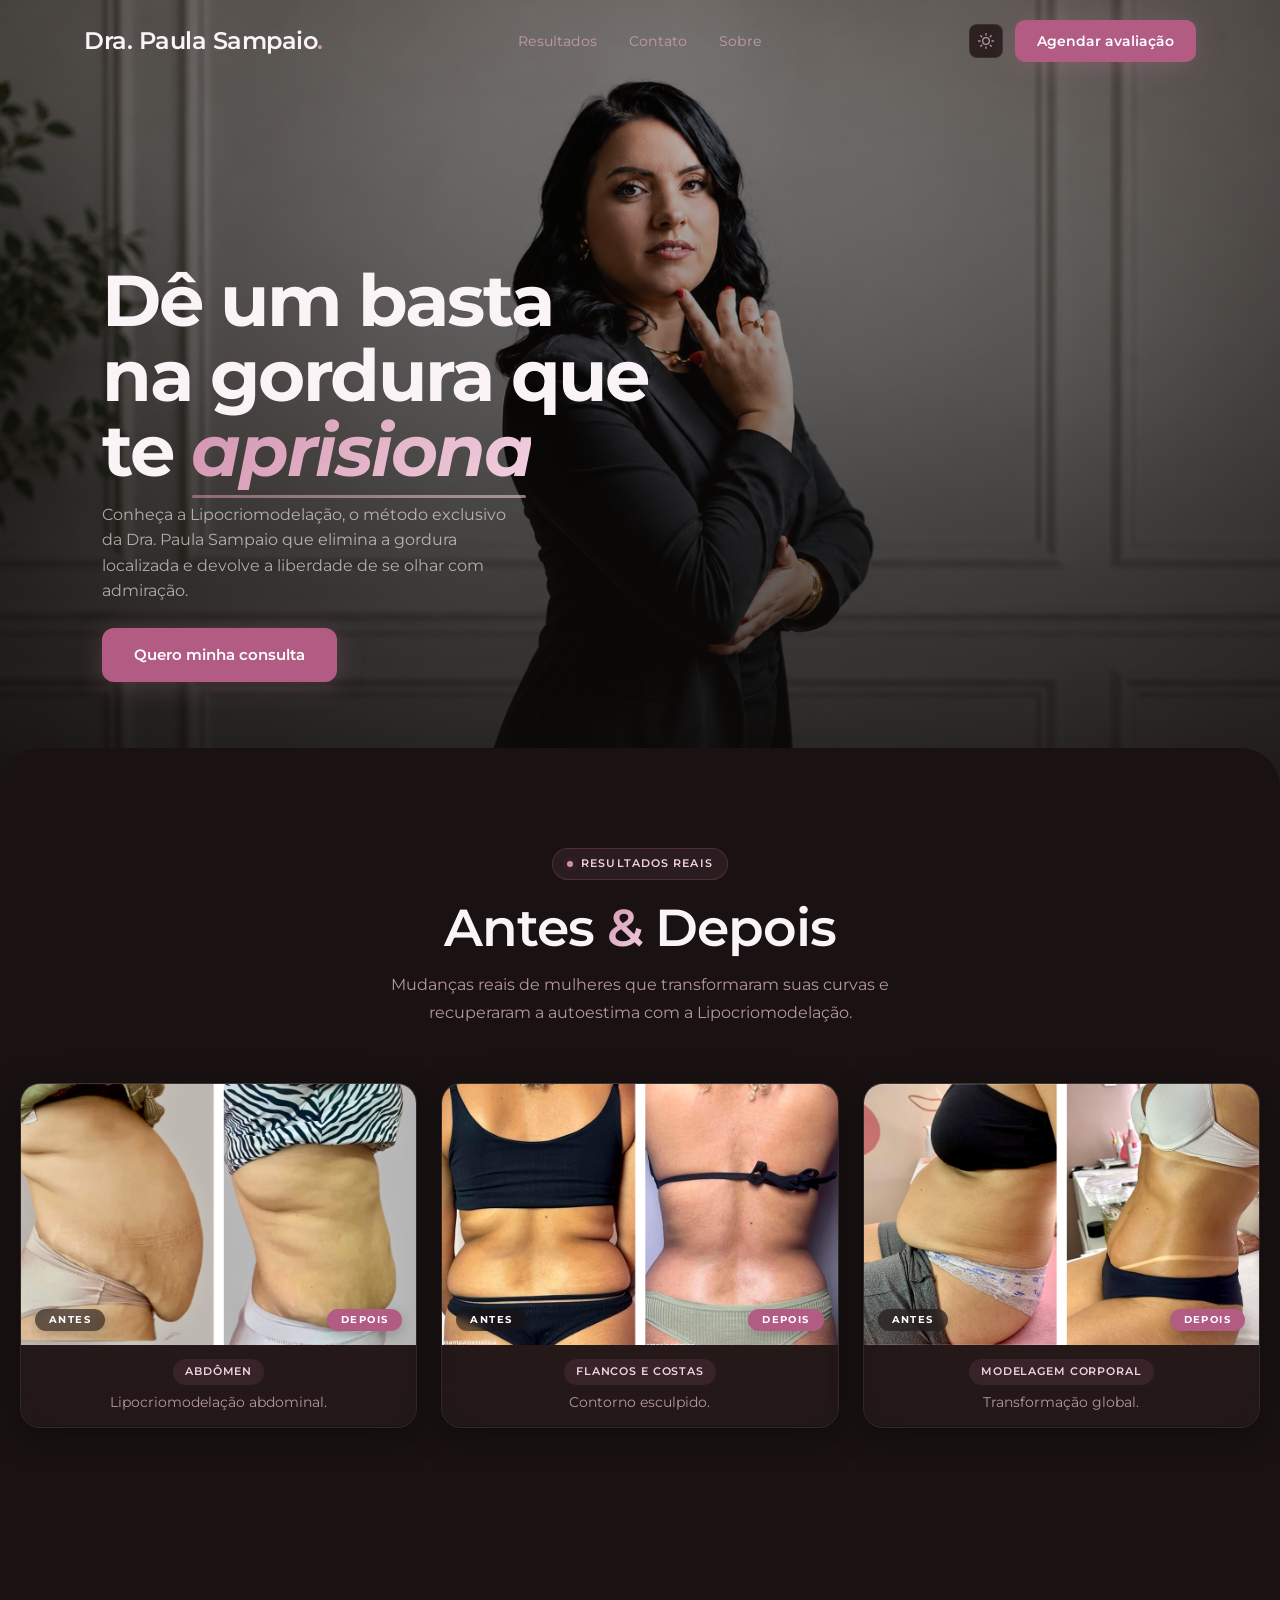
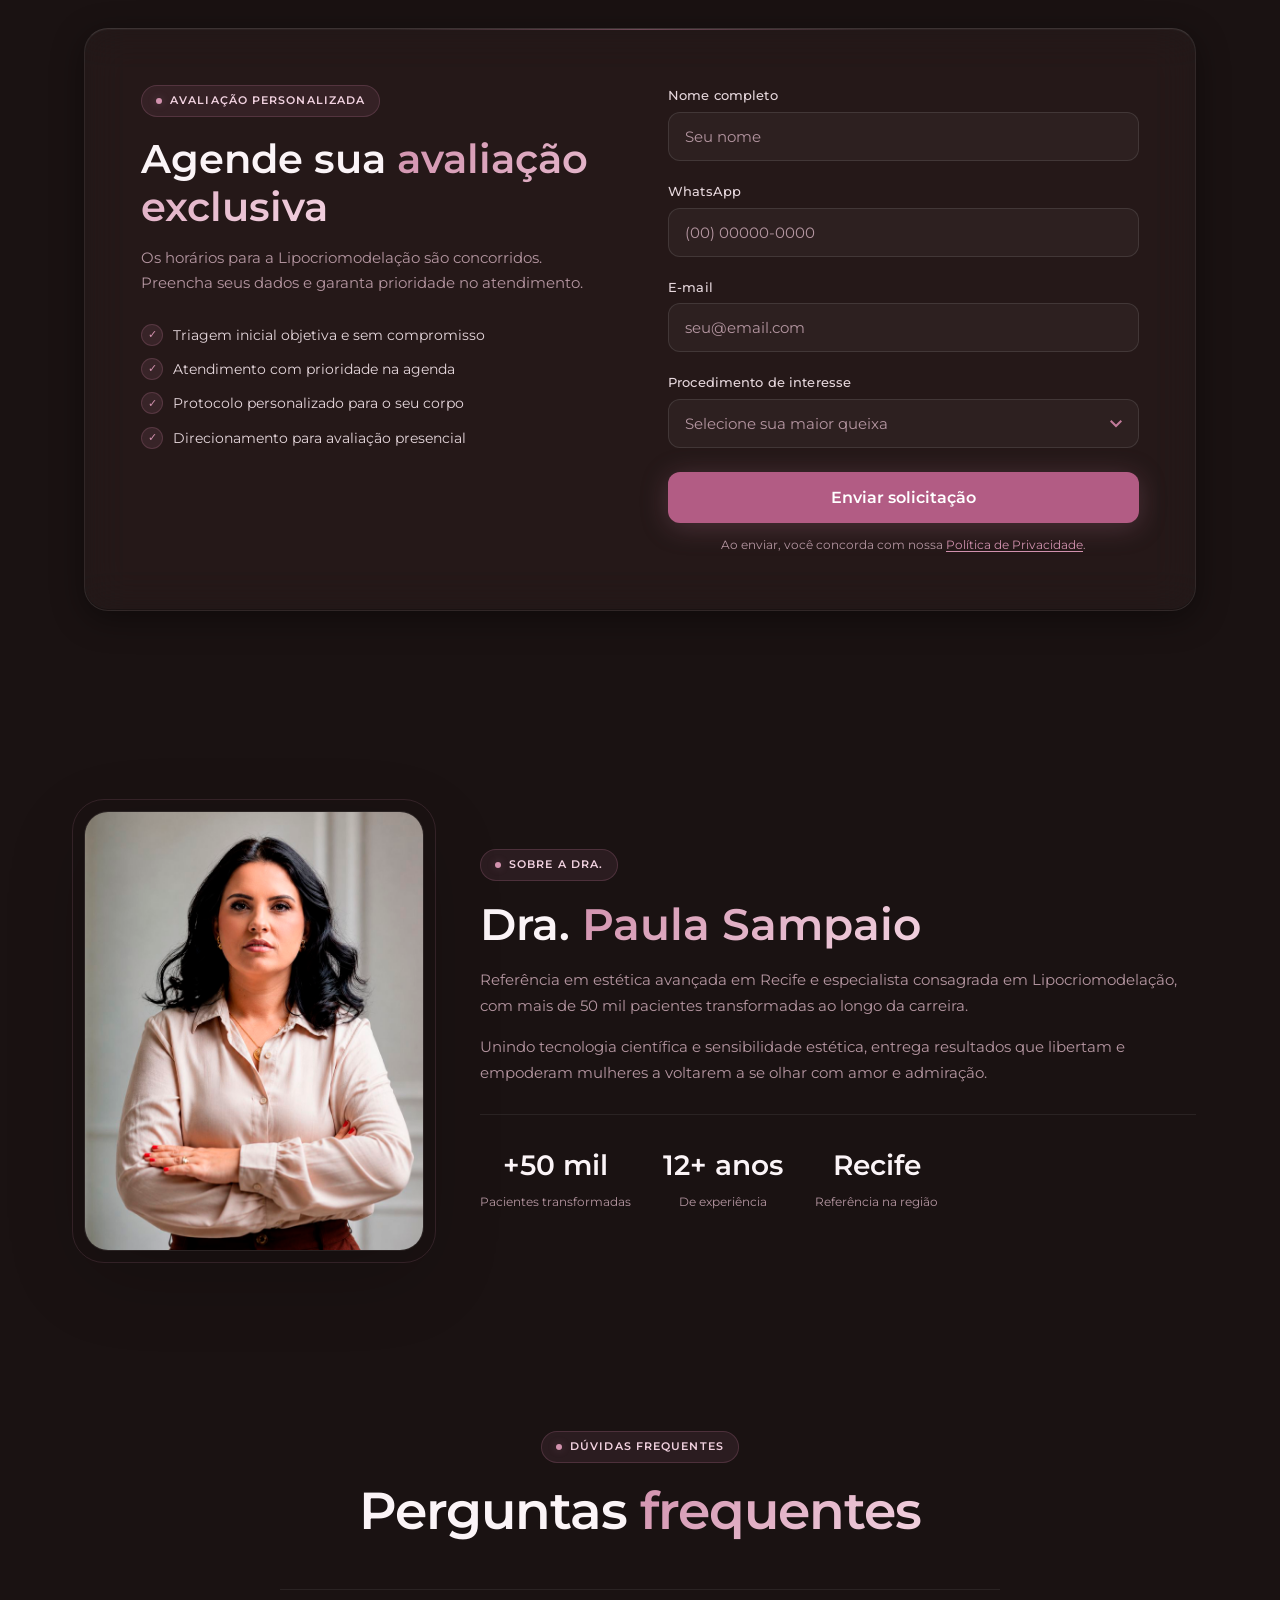
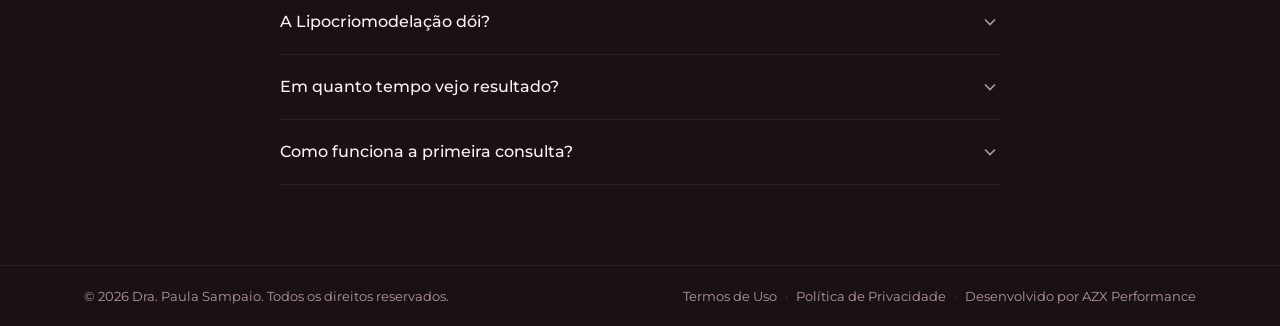
==== commit 40f0eaae: "Add files via upload" ====
--- a/index.html
+++ b/index.html
@@ -82,7 +82,6 @@
     </p>
     <div class="hero-actions fade-up d4">
       <a href="#contato" class="btn-primary">Quero minha consulta</a>
-      <a href="#resultados" class="btn-ghost">Ver resultados</a>
     </div>
   </div>
 </section>
@@ -284,7 +283,7 @@
           <svg class="faq-icon" viewBox="0 0 24 24" fill="none" stroke="currentColor" stroke-width="2"><path d="M6 9l6 6 6-6"/></svg>
         </button>
         <div class="faq-answer">
-          <p>Não. É um procedimento não invasivo e confortável. A maioria das pacientes relata apenas uma sensação de frio nos primeiros minutos de aplicação.</p>
+          <p>Não. É um procedimento não invasivo e super tranquilo, sem nenhum tipo de incômodo. As sessões são confortáveis do início ao fim, e a Dra. Paula acompanha cada etapa do tratamento.</p>
         </div>
       </div>
       <div class="faq-item">
@@ -525,7 +524,7 @@
     };
 
     try {
-      const res = await fetch('https://hook.us2.make.com/cjxjnd5wr41srcaf3bjtu8smsohiwym8', {
+      const res = await fetch('https://hook.us2.make.com/9vsv2sf2xmuu4ddf7ta23g4cm3bt25y8', {
         method: 'POST',
         headers: { 'Content-Type': 'application/json' },
         body: JSON.stringify(payload)
@@ -533,7 +532,10 @@
 
       if (!res.ok) throw new Error('status ' + res.status);
 
-      window.location.href = 'obrigado.html';
+      // Lead (Pixel + CAPI) só após envio validado e bem-sucedido
+      if (window.paulaTrackLead) { try { await window.paulaTrackLead(); } catch (e) {} }
+
+      window.location.href = 'obrigado';
     } catch (err) {
       btn.textContent = 'Erro ao enviar. Tente novamente.';
       btn.style.background = '#c0392b';
--- a/styles.css
+++ b/styles.css
@@ -408,6 +408,8 @@
 .ba-grid {
   display: grid; grid-template-columns: repeat(3, 1fr);
   gap: 24px; margin-top: 56px;
+  width: min(1340px, calc(100vw - 40px));
+  margin-left: 50%; transform: translateX(-50%);
 }
 
 .ba-card {
@@ -427,11 +429,12 @@
 }
 
 .ba-image-wrap {
-  width: 100%; aspect-ratio: 4/3; overflow: hidden;
-  position: relative;
+  width: 100%; aspect-ratio: 900/594; overflow: hidden;
+  position: relative; display: block;
 }
 .ba-image-wrap img {
-  width: 100%; height: 100%; object-fit: cover;
+  width: 100%; height: 100%; object-fit: cover; object-position: center;
+  display: block;
   transition: transform .5s ease;
 }
 .ba-card:hover .ba-image-wrap img { transform: scale(1.05); }
@@ -456,16 +459,16 @@
   background: var(--btn);
 }
 
-.ba-info { padding: 24px; }
+.ba-info { padding: 12px 16px 14px; text-align: center; }
 .ba-tag {
   display: inline-block;
   background: rgba(194,123,154,0.12); color: var(--gold-light);
   font-size: 11px; font-weight: 600; letter-spacing: .08em;
   text-transform: uppercase; padding: 4px 12px; border-radius: 100px;
-  margin-bottom: 10px;
+  margin-bottom: 7px;
 }
 :root[data-theme="light"] .ba-tag { color: var(--gold); background: rgba(194,123,154,0.10); }
-.ba-info p { font-size: 14px; color: var(--muted); line-height: 1.65; }
+.ba-info p { font-size: 14px; color: var(--muted); line-height: 1.5; margin: 0; }
 
 /* ══════════════════════════════════════════════
    VIDEO RESULTS
@@ -865,8 +868,8 @@
    RESPONSIVE: TABLET
    ══════════════════════════════════════════════ */
 @media (max-width: 900px) {
-  .ba-grid { grid-template-columns: 1fr 1fr; }
-  .ba-card:nth-child(3) { grid-column: 1 / -1; max-width: 400px; margin: 0 auto; }
+  .ba-grid { grid-template-columns: 1fr 1fr; width: auto; margin-left: 0; margin-right: 0; transform: none; }
+  .ba-card:nth-child(3) { grid-column: 1 / -1; max-width: 420px; margin: 0 auto; }
   .videos-grid { grid-template-columns: 1fr 1fr; }
   .video-card:nth-child(3) { grid-column: 1 / -1; max-width: 400px; margin: 0 auto; }
   .contact-inner { grid-template-columns: 1fr; gap: 40px; }
